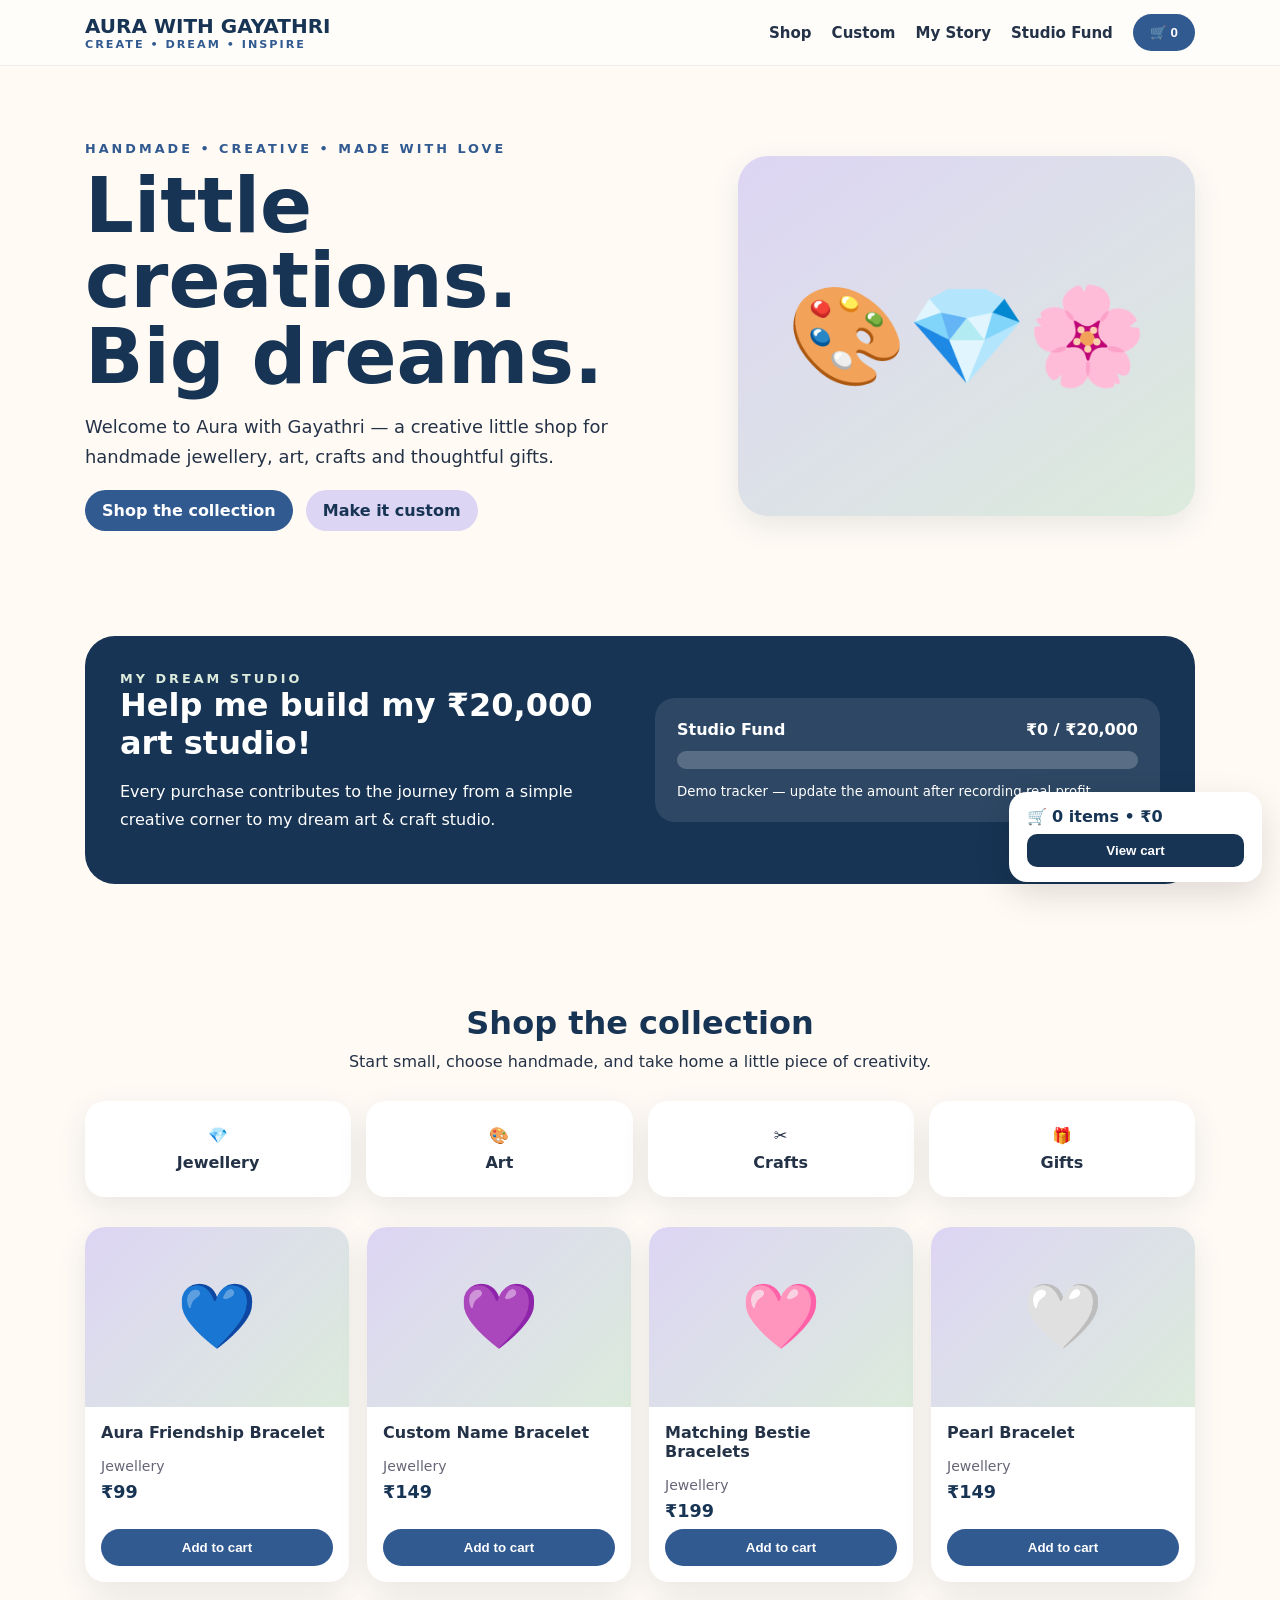
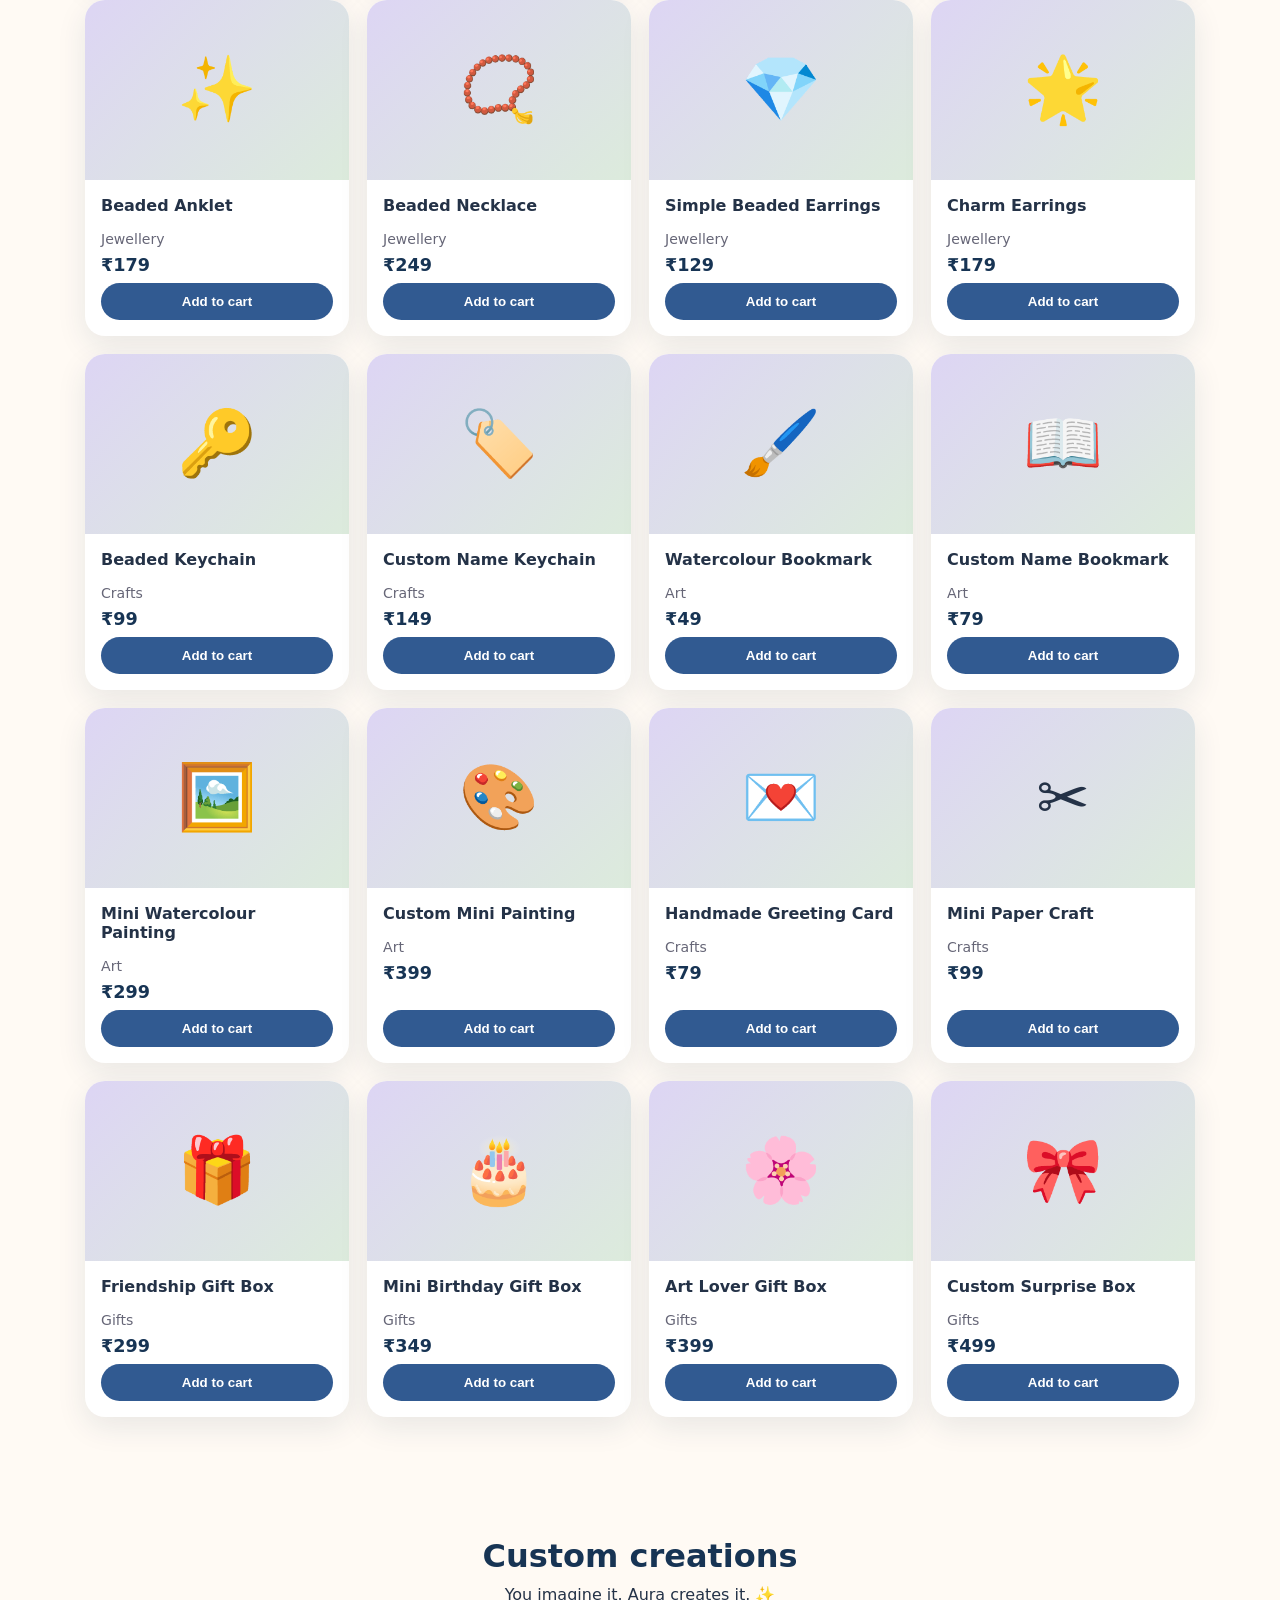
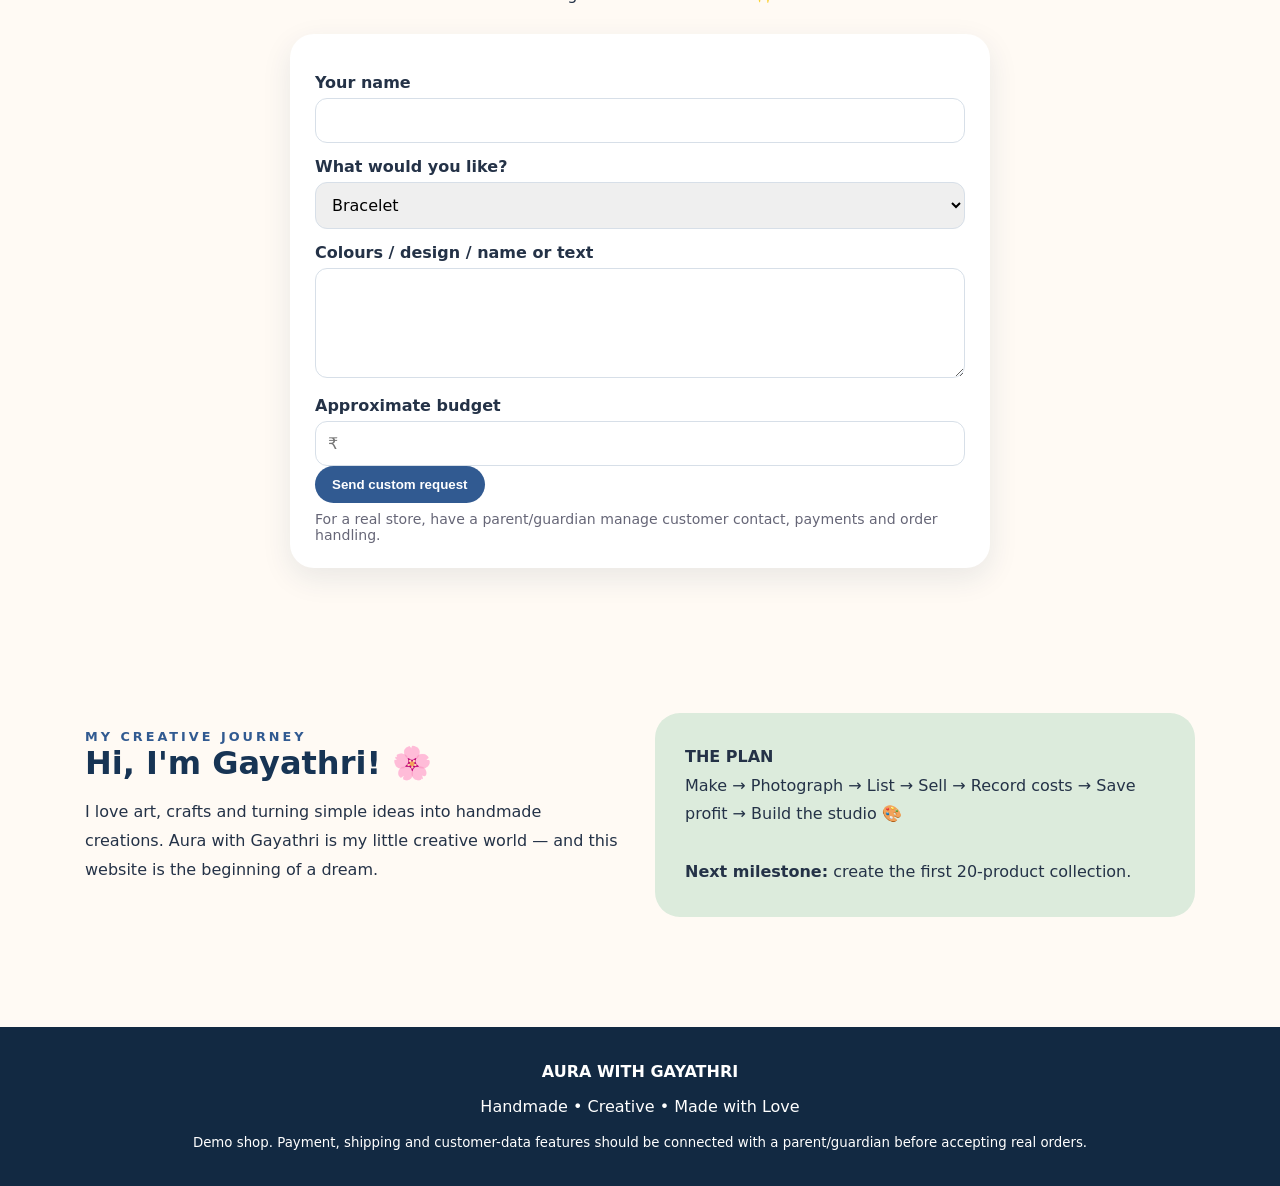
==== index.html @ 779e83fc "Create index.html" ====
<!doctype html>
<html lang="en">
<head>
<meta charset="utf-8">
<meta name="viewport" content="width=device-width, initial-scale=1">
<title>Aura with Gayathri | Handmade Art & Crafts</title>
<meta name="description" content="Aura with Gayathri — handmade jewellery, art, crafts and gifts.">
<style>
:root{--blue:#315a91;--navy:#173454;--lav:#ddd5f4;--green:#dcebdc;--cream:#fffaf4;--ink:#243247;--white:#fff;--shadow:0 10px 30px #17345418}
*{box-sizing:border-box}html{scroll-behavior:smooth}body{margin:0;font-family:system-ui,-apple-system,Segoe UI,sans-serif;color:var(--ink);background:var(--cream)}
header{position:sticky;top:0;z-index:10;background:#fffdfaf2;backdrop-filter:blur(12px);border-bottom:1px solid #17345412}
nav{max-width:1150px;margin:auto;padding:14px 20px;display:flex;align-items:center;gap:20px}
.logo{font-weight:900;color:var(--navy);font-size:1.25rem;margin-right:auto}.logo span{display:block;font-size:.7rem;letter-spacing:2px;color:var(--blue)}
nav a{color:var(--ink);text-decoration:none;font-weight:650;font-size:.94rem}button,.btn{border:0;border-radius:999px;padding:11px 17px;background:var(--blue);color:white;font-weight:750;cursor:pointer;text-decoration:none;display:inline-block}
.hero{max-width:1150px;margin:0 auto;padding:75px 20px 45px;display:grid;grid-template-columns:1.15fr .85fr;gap:35px;align-items:center}
.kicker{letter-spacing:3px;text-transform:uppercase;color:var(--blue);font-weight:800;font-size:.8rem}.hero h1{font-size:clamp(2.6rem,6vw,5rem);line-height:.98;margin:12px 0;color:var(--navy)}.hero p{font-size:1.12rem;line-height:1.7;max-width:600px}
.hero-card{min-height:360px;border-radius:30px;background:linear-gradient(145deg,var(--lav),var(--green));display:grid;place-items:center;box-shadow:var(--shadow);font-size:6rem}
.section{max-width:1150px;margin:auto;padding:60px 20px}.section h2{text-align:center;color:var(--navy);font-size:2rem;margin:0 0 10px}.lead{text-align:center;margin:0 auto 30px;max-width:650px}
.progress{background:white;border-radius:22px;padding:24px;box-shadow:var(--shadow);max-width:750px;margin:25px auto}.progress-top{display:flex;justify-content:space-between;font-weight:800}.bar{height:18px;background:#e8edf3;border-radius:20px;overflow:hidden;margin:12px 0}.fill{height:100%;width:0;background:var(--blue);transition:width .5s}
.categories{display:grid;grid-template-columns:repeat(4,1fr);gap:15px;margin-top:28px}.cat{background:white;padding:25px;border-radius:20px;text-align:center;box-shadow:var(--shadow);cursor:pointer}.cat b{display:block;margin-top:8px}
.products{display:grid;grid-template-columns:repeat(4,1fr);gap:18px;margin-top:30px}.product{background:white;border-radius:20px;overflow:hidden;box-shadow:var(--shadow);display:flex;flex-direction:column}.pic{height:180px;background:linear-gradient(135deg,var(--lav),var(--green));display:grid;place-items:center;font-size:4rem}.product-body{padding:16px;display:flex;flex-direction:column;gap:8px;flex:1}.price{font-weight:900;color:var(--navy);font-size:1.1rem}.product-body button{margin-top:auto}
.feature{background:var(--navy);color:white;border-radius:30px;padding:35px;display:grid;grid-template-columns:1fr 1fr;gap:30px;align-items:center}.feature h2{color:white;text-align:left}.feature p{line-height:1.7}.fund{background:#ffffff18;padding:22px;border-radius:20px}.fund .bar{background:#ffffff35}.fund .fill{background:white}
.form{max-width:700px;margin:25px auto;background:white;padding:25px;border-radius:24px;box-shadow:var(--shadow)}label{display:block;font-weight:700;margin:14px 0 6px}input,textarea,select{width:100%;padding:12px;border:1px solid #d7dfe8;border-radius:12px;font:inherit}textarea{min-height:110px}
.about{display:grid;grid-template-columns:1fr 1fr;gap:30px;align-items:center}.about-card{background:var(--green);padding:30px;border-radius:25px;line-height:1.8}
footer{background:#122942;color:white;text-align:center;padding:35px 20px;margin-top:50px}.cart{position:fixed;right:18px;bottom:18px;background:white;padding:15px 18px;border-radius:18px;box-shadow:0 12px 35px #0002;z-index:20}.cart strong{color:var(--navy)}
.notice{font-size:.88rem;color:#667;margin-top:8px}
@media(max-width:800px){nav a{display:none}.hero,.feature,.about{grid-template-columns:1fr}.categories{grid-template-columns:repeat(2,1fr)}.products{grid-template-columns:repeat(2,1fr)}.hero-card{min-height:250px}}
@media(max-width:480px){.products{grid-template-columns:1fr}.hero{padding-top:45px}.categories{gap:10px}.section{padding:45px 15px}}

/* Professional checkout demo */
.mini-cart-btn{margin-top:8px;width:100%;padding:9px;border:0;border-radius:10px;background:var(--navy);color:white;cursor:pointer;font-weight:700}
.overlay{display:none;position:fixed;inset:0;background:rgba(18,41,66,.52);z-index:50;padding:20px;overflow:auto;backdrop-filter:blur(4px)}
.overlay.show{display:flex;align-items:center;justify-content:center}
.panel{width:min(900px,100%);background:#fff;border-radius:26px;padding:26px;box-shadow:0 25px 70px #0004;animation:pop .18s ease}
@keyframes pop{from{transform:translateY(10px);opacity:.5}to{transform:none;opacity:1}}
.cart-panel{max-width:620px}.panel-head{display:flex;align-items:center;justify-content:space-between;gap:12px}.panel-head h2{margin:0}.icon-btn{border:0;background:#f2f5f8;border-radius:50%;width:38px;height:38px;font-size:25px;cursor:pointer}
.cart-row{display:grid;grid-template-columns:1fr auto auto;gap:12px;align-items:center;padding:15px 0;border-bottom:1px solid #e8edf2}
.qty{display:flex;align-items:center;gap:8px}.qty button{width:30px;height:30px;border:0;border-radius:8px;background:#e8eef5;cursor:pointer}
.remove{border:0;background:none;color:#a44;cursor:pointer}.cart-total,.sum-row{display:flex;justify-content:space-between;gap:15px;padding:16px 0}.checkout-btn{width:100%;padding:14px 18px;border:0;border-radius:13px;background:var(--navy);color:white;font-weight:800;font-size:1rem;cursor:pointer}.steps{display:flex;justify-content:space-between;gap:8px;margin:18px 0;padding-bottom:15px;border-bottom:1px solid #e6ebf0;font-size:.82rem;color:#8893a0}.steps span.active{color:var(--navy);font-weight:800}
.checkout-grid{display:grid;grid-template-columns:1.25fr .75fr;gap:25px}.checkout-panel label{display:block;margin:12px 0 6px;font-weight:700;font-size:.9rem}.checkout-panel input,.checkout-panel textarea{width:100%;padding:12px;border:1px solid #d7dee6;border-radius:11px;font:inherit;box-sizing:border-box}.checkout-panel textarea{min-height:85px;resize:vertical}.two-fields{display:grid;grid-template-columns:1fr 1fr;gap:12px}.summary-card,.success-card{background:#f7f9fb;border-radius:18px;padding:18px}.summary-line{display:flex;justify-content:space-between;gap:10px;padding:8px 0;font-size:.9rem}.payment-note{padding:12px 14px;background:#fff8df;border-radius:12px;margin-bottom:15px;color:#6f5b17}.payment-options{display:grid;gap:10px}.pay-option{display:flex!important;align-items:center;gap:12px;padding:15px;border:1px solid #dce3ea;border-radius:14px;cursor:pointer;margin:0!important}.pay-option input{width:auto}.pay-option span{font-size:1.4rem}.pay-option div{display:flex;flex-direction:column}.pay-option small{color:#6f7780;margin-top:3px}.grand{font-size:1.2rem}.success-panel{text-align:center;max-width:520px}.success-icon{margin:5px auto 15px;width:70px;height:70px;border-radius:50%;display:grid;place-items:center;background:#dcebdc;color:#27552e;font-size:40px;font-weight:900}.success-card{display:grid;grid-template-columns:1fr 1fr;text-align:left;gap:10px;margin:20px 0}.empty-cart{text-align:center;padding:35px 10px;color:#667}
@media(max-width:700px){.checkout-grid{grid-template-columns:1fr}.summary-card{order:-1}.cart-row{grid-template-columns:1fr auto}.cart-row .remove{grid-column:2}.panel{padding:20px}.overlay{padding:10px}}

</style>
</head>
<body>
<header><nav>
<a class="logo" href="#home">AURA WITH GAYATHRI<span>CREATE • DREAM • INSPIRE</span></a>
<a href="#shop">Shop</a><a href="#custom">Custom</a><a href="#story">My Story</a><a href="#studio">Studio Fund</a>
<button onclick="openCart()">🛒 <span id="cartCount">0</span></button>
</nav></header>

<main id="home">
<section class="hero">
<div><div class="kicker">Handmade • Creative • Made with love</div>
<h1>Little creations.<br>Big dreams.</h1>
<p>Welcome to Aura with Gayathri — a creative little shop for handmade jewellery, art, crafts and thoughtful gifts.</p>
<a class="btn" href="#shop">Shop the collection</a>
<a class="btn" style="background:var(--lav);color:var(--navy);margin-left:8px" href="#custom">Make it custom</a></div>
<div class="hero-card">🎨💎🌸</div>
</section>

<section class="section" id="studio">
<div class="feature"><div><div class="kicker" style="color:#dcebdc">My dream studio</div><h2>Help me build my ₹20,000 art studio!</h2><p>Every purchase contributes to the journey from a simple creative corner to my dream art & craft studio.</p></div>
<div class="fund"><div class="progress-top"><span>Studio Fund</span><span id="fundText">₹0 / ₹20,000</span></div><div class="bar"><div class="fill" id="fundFill"></div></div><small>Demo tracker — update the amount after recording real profit.</small></div></div>
</section>

<section class="section" id="shop"><h2>Shop the collection</h2><p class="lead">Start small, choose handmade, and take home a little piece of creativity.</p>
<div class="categories">
<div class="cat" onclick="filter('Jewellery')">💎<b>Jewellery</b></div><div class="cat" onclick="filter('Art')">🎨<b>Art</b></div><div class="cat" onclick="filter('Crafts')">✂️<b>Crafts</b></div><div class="cat" onclick="filter('Gifts')">🎁<b>Gifts</b></div>
</div><div class="products" id="products"></div></section>

<section class="section" id="custom"><h2>Custom creations</h2><p class="lead">You imagine it. Aura creates it. ✨</p>
<form class="form" onsubmit="submitCustom(event)">
<label>Your name</label><input required id="cname">
<label>What would you like?</label><select id="ctype"><option>Bracelet</option><option>Painting</option><option>Keychain</option><option>Gift box</option><option>Other</option></select>
<label>Colours / design / name or text</label><textarea required id="cdesc"></textarea>
<label>Approximate budget</label><input id="cbudget" type="number" min="1" placeholder="₹">
<button type="submit">Send custom request</button><div class="notice">For a real store, have a parent/guardian manage customer contact, payments and order handling.</div>
</form></section>

<section class="section" id="story"><div class="about">
<div><div class="kicker">My creative journey</div><h2 style="text-align:left">Hi, I'm Gayathri! 🌸</h2><p style="line-height:1.8">I love art, crafts and turning simple ideas into handmade creations. Aura with Gayathri is my little creative world — and this website is the beginning of a dream.</p></div>
<div class="about-card"><b>THE PLAN</b><br>Make → Photograph → List → Sell → Record costs → Save profit → Build the studio 🎨<br><br><b>Next milestone:</b> create the first 20-product collection.</div>
</div></section>
</main>


<div class="cart" id="cartBox">
  🛒 <strong id="cartSummary">0 items • ₹0</strong>
  <button class="mini-cart-btn" onclick="openCart()">View cart</button>
</div>

<div class="overlay" id="cartOverlay" onclick="closeCart(event)">
  <div class="panel cart-panel" onclick="event.stopPropagation()">
    <div class="panel-head"><h2>Your Aura Cart</h2><button class="icon-btn" onclick="closeCart()">×</button></div>
    <div id="cartItems"></div>
    <div class="cart-total"><span>Subtotal</span><strong id="cartTotal">₹0</strong></div>
    <button class="checkout-btn" onclick="startCheckout()">Proceed to Checkout →</button>
  </div>
</div>

<div class="overlay" id="checkoutOverlay">
  <div class="panel checkout-panel">
    <div class="panel-head"><h2>Secure Checkout</h2><button class="icon-btn" onclick="closeCheckout()">×</button></div>
    <div class="steps"><span class="active">1 Cart</span><span class="active">2 Details</span><span>3 Payment</span><span>4 Done</span></div>
    <form id="checkoutForm" onsubmit="goToPayment(event)">
      <div class="checkout-grid">
        <div>
          <h3>Delivery details</h3>
          <label>Full name</label><input id="buyerName" required autocomplete="name">
          <label>Phone number</label><input id="buyerPhone" required type="tel" inputmode="tel" autocomplete="tel" pattern="[0-9 +()-]{8,}">
          <label>Email</label><input id="buyerEmail" required type="email" autocomplete="email">
          <label>Address</label><textarea id="buyerAddress" required autocomplete="street-address"></textarea>
          <div class="two-fields"><div><label>City</label><input id="buyerCity" required></div><div><label>PIN code</label><input id="buyerPin" required inputmode="numeric" pattern="[0-9]{6}" maxlength="6"></div></div>
          <button class="checkout-btn" type="submit">Continue to Payment →</button>
        </div>
        <div class="summary-card"><h3>Order summary</h3><div id="checkoutSummary"></div><hr><div class="sum-row"><span>Subtotal</span><b id="checkoutSubtotal">₹0</b></div><div class="sum-row"><span>Delivery</span><b>Calculated by parent/guardian</b></div></div>
      </div>
    </form>
  </div>
</div>

<div class="overlay" id="paymentOverlay">
  <div class="panel checkout-panel">
    <div class="panel-head"><h2>Choose Payment</h2><button class="icon-btn" onclick="closePayment()">×</button></div>
    <div class="steps"><span class="active">1 Cart</span><span class="active">2 Details</span><span class="active">3 Payment</span><span>4 Done</span></div>
    <div class="payment-note">Demo checkout — no real payment is processed.</div>
    <div class="payment-options">
      <label class="pay-option"><input type="radio" name="pay" value="UPI" checked><span>📱</span><div><b>UPI</b><small>Google Pay / PhonePe / Paytm / BHIM</small></div></label>
      <label class="pay-option"><input type="radio" name="pay" value="Card"><span>💳</span><div><b>Debit / Credit Card</b><small>Demo selection only</small></div></label>
      <label class="pay-option"><input type="radio" name="pay" value="Net Banking"><span>🏦</span><div><b>Net Banking</b><small>Demo selection only</small></div></label>
      <label class="pay-option"><input type="radio" name="pay" value="COD"><span>📦</span><div><b>Cash on Delivery</b><small>Only if your parent/guardian enables it</small></div></label>
    </div>
    <div class="sum-row grand"><span>Total</span><strong id="paymentTotal">₹0</strong></div>
    <button class="checkout-btn" onclick="placeDemoOrder()">Place Demo Order ✓</button>
  </div>
</div>

<div class="overlay" id="successOverlay">
  <div class="panel success-panel">
    <div class="success-icon">✓</div>
    <div class="kicker">Order received</div>
    <h2>Thank you for supporting Aura! 🌸</h2>
    <p>Your demo order <b id="orderNumber"></b> has been created successfully.</p>
    <div class="success-card"><span>Payment</span><b id="successPayment"></b><span>Total</span><b id="successTotal"></b></div>
    <p class="notice">This is a website demo. For real orders, a parent/guardian should connect an approved payment provider and handle customer information, payments and shipping.</p>
    <button class="checkout-btn" onclick="finishOrder()">Back to Shop</button>
  </div>
</div>

<footer><b>AURA WITH GAYATHRI</b><p>Handmade • Creative • Made with Love</p><small>Demo shop. Payment, shipping and customer-data features should be connected with a parent/guardian before accepting real orders.</small></footer>

<script>
const products=[
['Aura Friendship Bracelet',99,'Jewellery','💙'],['Custom Name Bracelet',149,'Jewellery','💜'],['Matching Bestie Bracelets',199,'Jewellery','🩷'],['Pearl Bracelet',149,'Jewellery','🤍'],
['Beaded Anklet',179,'Jewellery','✨'],['Beaded Necklace',249,'Jewellery','📿'],['Simple Beaded Earrings',129,'Jewellery','💎'],['Charm Earrings',179,'Jewellery','🌟'],
['Beaded Keychain',99,'Crafts','🔑'],['Custom Name Keychain',149,'Crafts','🏷️'],['Watercolour Bookmark',49,'Art','🖌️'],['Custom Name Bookmark',79,'Art','📖'],
['Mini Watercolour Painting',299,'Art','🖼️'],['Custom Mini Painting',399,'Art','🎨'],['Handmade Greeting Card',79,'Crafts','💌'],['Mini Paper Craft',99,'Crafts','✂️'],
['Friendship Gift Box',299,'Gifts','🎁'],['Mini Birthday Gift Box',349,'Gifts','🎂'],['Art Lover Gift Box',399,'Gifts','🌸'],['Custom Surprise Box',499,'Gifts','🎀']
];
let cart=[];
function render(list=products){document.getElementById('products').innerHTML=list.map((p,i)=>`<article class="product"><div class="pic">${p[3]}</div><div class="product-body"><b>${p[0]}</b><span class="notice">${p[2]}</span><span class="price">₹${p[1]}</span><button onclick="add(${products.indexOf(p)})">Add to cart</button></div></article>`).join('')}
function filter(cat){render(products.filter(p=>p[2]===cat));document.getElementById('shop').scrollIntoView()}

function add(i){cart.push(products[i]);updateCart();showToast(products[i][0]+' added to cart! 💙')}
function updateCart(){document.getElementById('cartCount').textContent=cart.length;let total=cart.reduce((s,p)=>s+p[1],0);document.getElementById('cartSummary').textContent=`${cart.length} item${cart.length===1?'':'s'} • ₹${total}`}
function groupedCart(){const map={};cart.forEach(p=>{if(!map[p[0]])map[p[0]]={p:p,q:0};map[p[0]].q++});return Object.values(map)}
function openCart(){renderCartPanel();document.getElementById('cartOverlay').classList.add('show')}
function closeCart(e){if(!e||e.target===document.getElementById('cartOverlay'))document.getElementById('cartOverlay').classList.remove('show')}
function renderCartPanel(){const wrap=document.getElementById('cartItems'),groups=groupedCart();if(!groups.length){wrap.innerHTML='<div class="empty-cart">Your cart is empty. Add something handmade! 🌸</div>';document.getElementById('cartTotal').textContent='₹0';return}wrap.innerHTML=groups.map(g=>`<div class="cart-row"><div><b>${g.p[0]}</b><div class="notice">₹${g.p[1]} each</div></div><div class="qty"><button onclick="changeQty('${g.p[0]}',-1)">−</button><b>${g.q}</b><button onclick="changeQty('${g.p[0]}',1)">+</button></div><button class="remove" onclick="removeAll('${g.p[0]}')">Remove</button></div>`).join('');document.getElementById('cartTotal').textContent='₹'+cart.reduce((s,p)=>s+p[1],0)}
function changeQty(name,delta){if(delta>0){const p=products.find(x=>x[0]===name);if(p)cart.push(p)}else{const idx=cart.findIndex(p=>p[0]===name);if(idx>=0)cart.splice(idx,1)}updateCart();renderCartPanel()}
function removeAll(name){cart=cart.filter(p=>p[0]!==name);updateCart();renderCartPanel()}
function startCheckout(){if(!cart.length){showToast('Your cart is empty 🌸');return}document.getElementById('cartOverlay').classList.remove('show');renderCheckoutSummary();document.getElementById('checkoutOverlay').classList.add('show')}
function renderCheckoutSummary(){document.getElementById('checkoutSummary').innerHTML=groupedCart().map(g=>`<div class="summary-line"><span>${g.p[0]} × ${g.q}</span><b>₹${g.p[1]*g.q}</b></div>`).join('');document.getElementById('checkoutSubtotal').textContent='₹'+cart.reduce((s,p)=>s+p[1],0)}
function closeCheckout(){document.getElementById('checkoutOverlay').classList.remove('show')}
function goToPayment(e){e.preventDefault();if(!e.target.checkValidity()){e.target.reportValidity();return}closeCheckout();document.getElementById('paymentTotal').textContent='₹'+cart.reduce((s,p)=>s+p[1],0);document.getElementById('paymentOverlay').classList.add('show')}
function closePayment(){document.getElementById('paymentOverlay').classList.remove('show')}
function placeDemoOrder(){const method=document.querySelector('input[name="pay"]:checked').value,total=cart.reduce((s,p)=>s+p[1],0);document.getElementById('orderNumber').textContent='AURA-'+Date.now().toString().slice(-6);document.getElementById('successPayment').textContent=method;document.getElementById('successTotal').textContent='₹'+total;closePayment();document.getElementById('successOverlay').classList.add('show');cart=[];updateCart()}
function finishOrder(){document.getElementById('successOverlay').classList.remove('show');window.scrollTo({top:0,behavior:'smooth'})}
function showToast(msg){let t=document.getElementById('toast');if(!t){t=document.createElement('div');t.id='toast';t.style.cssText='position:fixed;left:50%;bottom:25px;transform:translateX(-50%);background:#122942;color:#fff;padding:12px 18px;border-radius:12px;z-index:100;font-weight:700;box-shadow:0 10px 30px #0003';document.body.appendChild(t)}t.textContent=msg;t.style.display='block';clearTimeout(window.toastTimer);window.toastTimer=setTimeout(()=>t.style.display='none',1800)}
function submitCustom(e){e.preventDefault();alert('Custom request saved as a demo! A parent/guardian should review and contact the customer before confirming any real order. 🌸');e.target.reset()}
render();
</script>
</body>
</html>
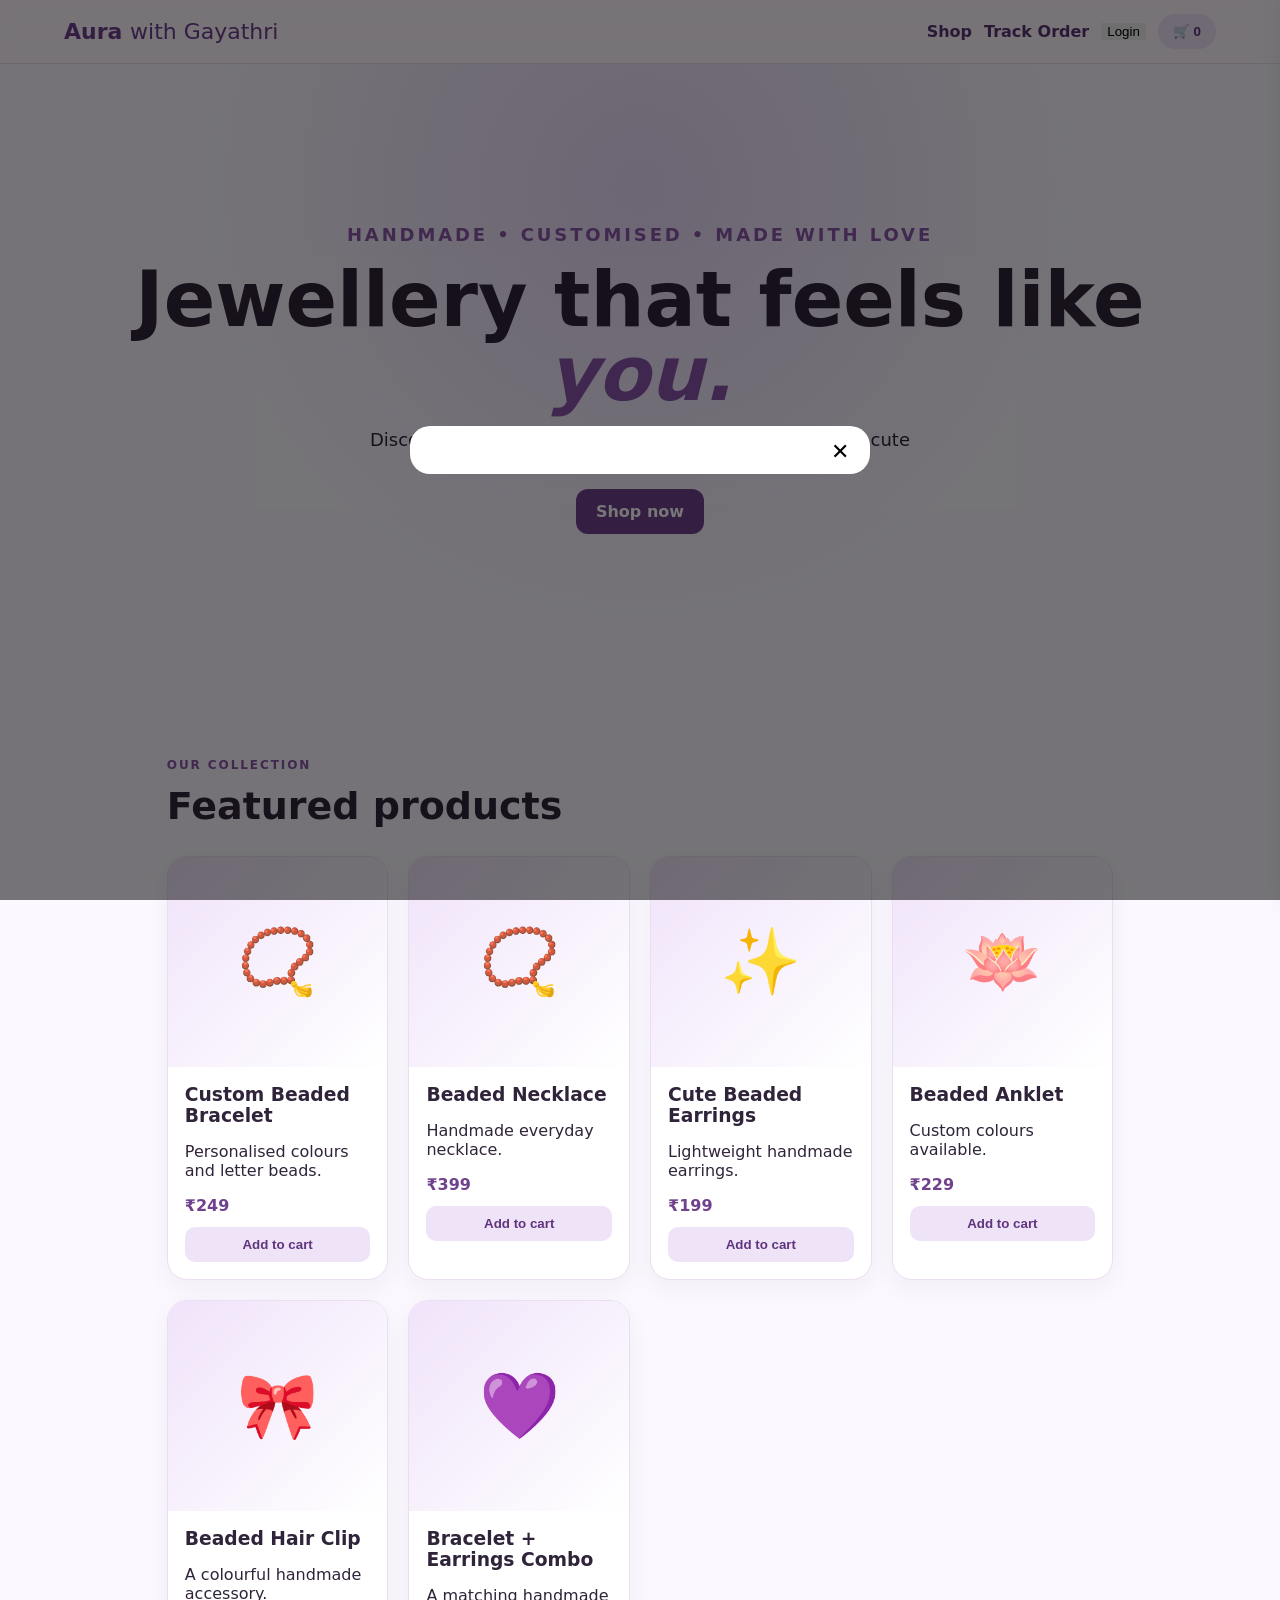
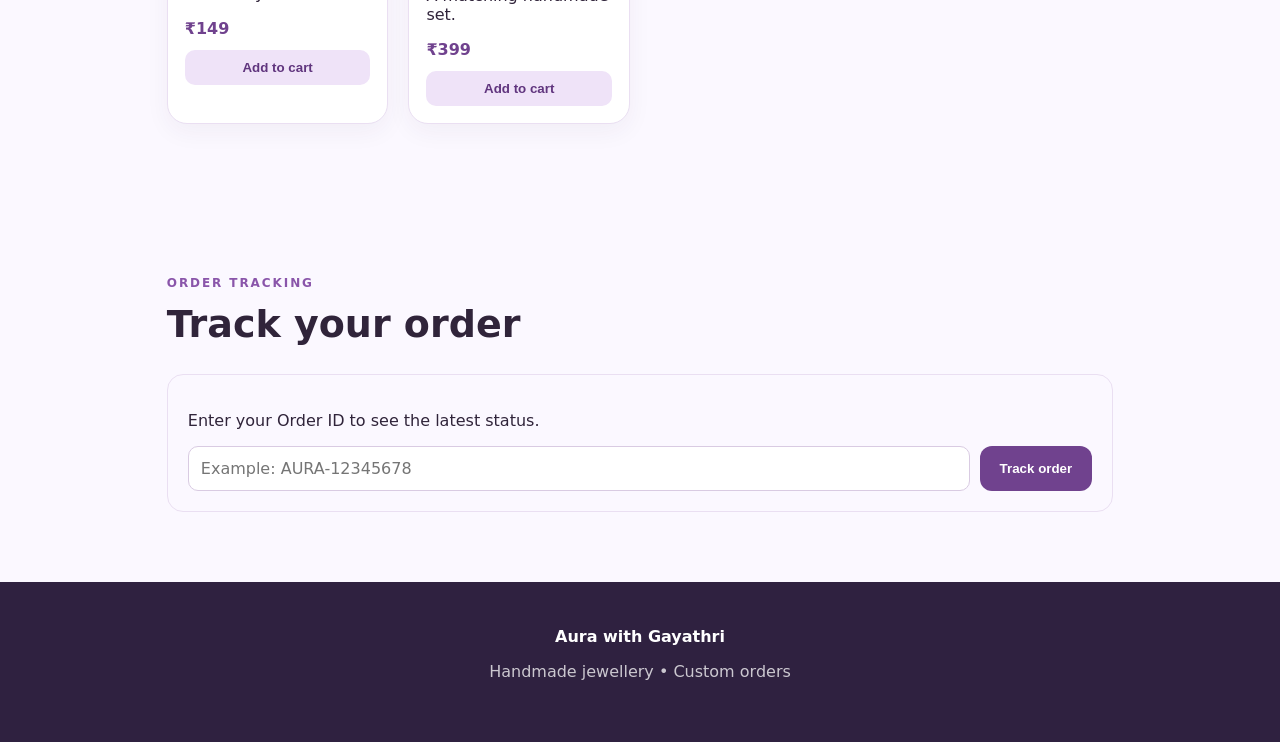
==== commit 8e2d0eb0: "Add files via upload" ====
--- a/index.html
+++ b/index.html
@@ -1,185 +1,58 @@
 <!doctype html>
 <html lang="en">
 <head>
-<meta charset="utf-8">
-<meta name="viewport" content="width=device-width, initial-scale=1">
-<title>Aura with Gayathri | Handmade Art & Crafts</title>
-<meta name="description" content="Aura with Gayathri — handmade jewellery, art, crafts and gifts.">
-<style>
-:root{--blue:#315a91;--navy:#173454;--lav:#ddd5f4;--green:#dcebdc;--cream:#fffaf4;--ink:#243247;--white:#fff;--shadow:0 10px 30px #17345418}
-*{box-sizing:border-box}html{scroll-behavior:smooth}body{margin:0;font-family:system-ui,-apple-system,Segoe UI,sans-serif;color:var(--ink);background:var(--cream)}
-header{position:sticky;top:0;z-index:10;background:#fffdfaf2;backdrop-filter:blur(12px);border-bottom:1px solid #17345412}
-nav{max-width:1150px;margin:auto;padding:14px 20px;display:flex;align-items:center;gap:20px}
-.logo{font-weight:900;color:var(--navy);font-size:1.25rem;margin-right:auto}.logo span{display:block;font-size:.7rem;letter-spacing:2px;color:var(--blue)}
-nav a{color:var(--ink);text-decoration:none;font-weight:650;font-size:.94rem}button,.btn{border:0;border-radius:999px;padding:11px 17px;background:var(--blue);color:white;font-weight:750;cursor:pointer;text-decoration:none;display:inline-block}
-.hero{max-width:1150px;margin:0 auto;padding:75px 20px 45px;display:grid;grid-template-columns:1.15fr .85fr;gap:35px;align-items:center}
-.kicker{letter-spacing:3px;text-transform:uppercase;color:var(--blue);font-weight:800;font-size:.8rem}.hero h1{font-size:clamp(2.6rem,6vw,5rem);line-height:.98;margin:12px 0;color:var(--navy)}.hero p{font-size:1.12rem;line-height:1.7;max-width:600px}
-.hero-card{min-height:360px;border-radius:30px;background:linear-gradient(145deg,var(--lav),var(--green));display:grid;place-items:center;box-shadow:var(--shadow);font-size:6rem}
-.section{max-width:1150px;margin:auto;padding:60px 20px}.section h2{text-align:center;color:var(--navy);font-size:2rem;margin:0 0 10px}.lead{text-align:center;margin:0 auto 30px;max-width:650px}
-.progress{background:white;border-radius:22px;padding:24px;box-shadow:var(--shadow);max-width:750px;margin:25px auto}.progress-top{display:flex;justify-content:space-between;font-weight:800}.bar{height:18px;background:#e8edf3;border-radius:20px;overflow:hidden;margin:12px 0}.fill{height:100%;width:0;background:var(--blue);transition:width .5s}
-.categories{display:grid;grid-template-columns:repeat(4,1fr);gap:15px;margin-top:28px}.cat{background:white;padding:25px;border-radius:20px;text-align:center;box-shadow:var(--shadow);cursor:pointer}.cat b{display:block;margin-top:8px}
-.products{display:grid;grid-template-columns:repeat(4,1fr);gap:18px;margin-top:30px}.product{background:white;border-radius:20px;overflow:hidden;box-shadow:var(--shadow);display:flex;flex-direction:column}.pic{height:180px;background:linear-gradient(135deg,var(--lav),var(--green));display:grid;place-items:center;font-size:4rem}.product-body{padding:16px;display:flex;flex-direction:column;gap:8px;flex:1}.price{font-weight:900;color:var(--navy);font-size:1.1rem}.product-body button{margin-top:auto}
-.feature{background:var(--navy);color:white;border-radius:30px;padding:35px;display:grid;grid-template-columns:1fr 1fr;gap:30px;align-items:center}.feature h2{color:white;text-align:left}.feature p{line-height:1.7}.fund{background:#ffffff18;padding:22px;border-radius:20px}.fund .bar{background:#ffffff35}.fund .fill{background:white}
-.form{max-width:700px;margin:25px auto;background:white;padding:25px;border-radius:24px;box-shadow:var(--shadow)}label{display:block;font-weight:700;margin:14px 0 6px}input,textarea,select{width:100%;padding:12px;border:1px solid #d7dfe8;border-radius:12px;font:inherit}textarea{min-height:110px}
-.about{display:grid;grid-template-columns:1fr 1fr;gap:30px;align-items:center}.about-card{background:var(--green);padding:30px;border-radius:25px;line-height:1.8}
-footer{background:#122942;color:white;text-align:center;padding:35px 20px;margin-top:50px}.cart{position:fixed;right:18px;bottom:18px;background:white;padding:15px 18px;border-radius:18px;box-shadow:0 12px 35px #0002;z-index:20}.cart strong{color:var(--navy)}
-.notice{font-size:.88rem;color:#667;margin-top:8px}
-@media(max-width:800px){nav a{display:none}.hero,.feature,.about{grid-template-columns:1fr}.categories{grid-template-columns:repeat(2,1fr)}.products{grid-template-columns:repeat(2,1fr)}.hero-card{min-height:250px}}
-@media(max-width:480px){.products{grid-template-columns:1fr}.hero{padding-top:45px}.categories{gap:10px}.section{padding:45px 15px}}
-
-/* Professional checkout demo */
-.mini-cart-btn{margin-top:8px;width:100%;padding:9px;border:0;border-radius:10px;background:var(--navy);color:white;cursor:pointer;font-weight:700}
-.overlay{display:none;position:fixed;inset:0;background:rgba(18,41,66,.52);z-index:50;padding:20px;overflow:auto;backdrop-filter:blur(4px)}
-.overlay.show{display:flex;align-items:center;justify-content:center}
-.panel{width:min(900px,100%);background:#fff;border-radius:26px;padding:26px;box-shadow:0 25px 70px #0004;animation:pop .18s ease}
-@keyframes pop{from{transform:translateY(10px);opacity:.5}to{transform:none;opacity:1}}
-.cart-panel{max-width:620px}.panel-head{display:flex;align-items:center;justify-content:space-between;gap:12px}.panel-head h2{margin:0}.icon-btn{border:0;background:#f2f5f8;border-radius:50%;width:38px;height:38px;font-size:25px;cursor:pointer}
-.cart-row{display:grid;grid-template-columns:1fr auto auto;gap:12px;align-items:center;padding:15px 0;border-bottom:1px solid #e8edf2}
-.qty{display:flex;align-items:center;gap:8px}.qty button{width:30px;height:30px;border:0;border-radius:8px;background:#e8eef5;cursor:pointer}
-.remove{border:0;background:none;color:#a44;cursor:pointer}.cart-total,.sum-row{display:flex;justify-content:space-between;gap:15px;padding:16px 0}.checkout-btn{width:100%;padding:14px 18px;border:0;border-radius:13px;background:var(--navy);color:white;font-weight:800;font-size:1rem;cursor:pointer}.steps{display:flex;justify-content:space-between;gap:8px;margin:18px 0;padding-bottom:15px;border-bottom:1px solid #e6ebf0;font-size:.82rem;color:#8893a0}.steps span.active{color:var(--navy);font-weight:800}
-.checkout-grid{display:grid;grid-template-columns:1.25fr .75fr;gap:25px}.checkout-panel label{display:block;margin:12px 0 6px;font-weight:700;font-size:.9rem}.checkout-panel input,.checkout-panel textarea{width:100%;padding:12px;border:1px solid #d7dee6;border-radius:11px;font:inherit;box-sizing:border-box}.checkout-panel textarea{min-height:85px;resize:vertical}.two-fields{display:grid;grid-template-columns:1fr 1fr;gap:12px}.summary-card,.success-card{background:#f7f9fb;border-radius:18px;padding:18px}.summary-line{display:flex;justify-content:space-between;gap:10px;padding:8px 0;font-size:.9rem}.payment-note{padding:12px 14px;background:#fff8df;border-radius:12px;margin-bottom:15px;color:#6f5b17}.payment-options{display:grid;gap:10px}.pay-option{display:flex!important;align-items:center;gap:12px;padding:15px;border:1px solid #dce3ea;border-radius:14px;cursor:pointer;margin:0!important}.pay-option input{width:auto}.pay-option span{font-size:1.4rem}.pay-option div{display:flex;flex-direction:column}.pay-option small{color:#6f7780;margin-top:3px}.grand{font-size:1.2rem}.success-panel{text-align:center;max-width:520px}.success-icon{margin:5px auto 15px;width:70px;height:70px;border-radius:50%;display:grid;place-items:center;background:#dcebdc;color:#27552e;font-size:40px;font-weight:900}.success-card{display:grid;grid-template-columns:1fr 1fr;text-align:left;gap:10px;margin:20px 0}.empty-cart{text-align:center;padding:35px 10px;color:#667}
-@media(max-width:700px){.checkout-grid{grid-template-columns:1fr}.summary-card{order:-1}.cart-row{grid-template-columns:1fr auto}.cart-row .remove{grid-column:2}.panel{padding:20px}.overlay{padding:10px}}
-
-</style>
+<meta charset="utf-8"><meta name="viewport" content="width=device-width,initial-scale=1">
+<title>Aura with Gayathri | Handmade Jewellery</title>
+<link rel="stylesheet" href="style.css">
 </head>
 <body>
-<header><nav>
-<a class="logo" href="#home">AURA WITH GAYATHRI<span>CREATE • DREAM • INSPIRE</span></a>
-<a href="#shop">Shop</a><a href="#custom">Custom</a><a href="#story">My Story</a><a href="#studio">Studio Fund</a>
-<button onclick="openCart()">🛒 <span id="cartCount">0</span></button>
-</nav></header>
+<header class="topbar">
+  <a class="brand" href="#home">Aura <span>with Gayathri</span></a>
+  <nav class="nav"><a href="#shop">Shop</a><a href="#track">Track Order</a><button id="accountBtn">Login</button><button class="cart-btn" id="openCart">🛒 <b id="cartCount">0</b></button></nav>
+</header>
 
-<main id="home">
-<section class="hero">
-<div><div class="kicker">Handmade • Creative • Made with love</div>
-<h1>Little creations.<br>Big dreams.</h1>
-<p>Welcome to Aura with Gayathri — a creative little shop for handmade jewellery, art, crafts and thoughtful gifts.</p>
-<a class="btn" href="#shop">Shop the collection</a>
-<a class="btn" style="background:var(--lav);color:var(--navy);margin-left:8px" href="#custom">Make it custom</a></div>
-<div class="hero-card">🎨💎🌸</div>
+<main>
+<section id="home" class="hero"><div>
+<p class="eyebrow">HANDMADE • CUSTOMISED • MADE WITH LOVE</p>
+<h1>Jewellery that feels like <em>you.</em></h1>
+<p>Discover handmade bracelets, necklaces, earrings and cute accessories.</p>
+<a class="primary" href="#shop">Shop now</a>
+</div></section>
+
+<section id="shop" class="section"><p class="eyebrow">OUR COLLECTION</p><h2>Featured products</h2><div id="products" class="grid"></div></section>
+
+<section id="track" class="section track-section">
+<p class="eyebrow">ORDER TRACKING</p><h2>Track your order</h2>
+<div class="track-card">
+<p>Enter your Order ID to see the latest status.</p>
+<form id="trackForm" class="track-form"><input required id="trackId" placeholder="Example: AURA-12345678"><button class="primary" type="submit">Track order</button></form>
+<div id="trackResult"></div>
+</div>
 </section>
+</main>
 
-<section class="section" id="studio">
-<div class="feature"><div><div class="kicker" style="color:#dcebdc">My dream studio</div><h2>Help me build my ₹20,000 art studio!</h2><p>Every purchase contributes to the journey from a simple creative corner to my dream art & craft studio.</p></div>
-<div class="fund"><div class="progress-top"><span>Studio Fund</span><span id="fundText">₹0 / ₹20,000</span></div><div class="bar"><div class="fill" id="fundFill"></div></div><small>Demo tracker — update the amount after recording real profit.</small></div></div>
-</section>
+<aside id="cartDrawer" class="drawer"><div class="drawer-head"><h2>Your cart</h2><button id="closeCart">✕</button></div><div id="cartItems"></div><div class="cart-total">Total <strong>₹<span id="cartTotal">0</span></strong></div><button class="primary full" id="checkoutBtn">Checkout</button></aside>
+<div id="backdrop" class="backdrop"></div>
 
-<section class="section" id="shop"><h2>Shop the collection</h2><p class="lead">Start small, choose handmade, and take home a little piece of creativity.</p>
-<div class="categories">
-<div class="cat" onclick="filter('Jewellery')">💎<b>Jewellery</b></div><div class="cat" onclick="filter('Art')">🎨<b>Art</b></div><div class="cat" onclick="filter('Crafts')">✂️<b>Crafts</b></div><div class="cat" onclick="filter('Gifts')">🎁<b>Gifts</b></div>
-</div><div class="products" id="products"></div></section>
-
-<section class="section" id="custom"><h2>Custom creations</h2><p class="lead">You imagine it. Aura creates it. ✨</p>
-<form class="form" onsubmit="submitCustom(event)">
-<label>Your name</label><input required id="cname">
-<label>What would you like?</label><select id="ctype"><option>Bracelet</option><option>Painting</option><option>Keychain</option><option>Gift box</option><option>Other</option></select>
-<label>Colours / design / name or text</label><textarea required id="cdesc"></textarea>
-<label>Approximate budget</label><input id="cbudget" type="number" min="1" placeholder="₹">
-<button type="submit">Send custom request</button><div class="notice">For a real store, have a parent/guardian manage customer contact, payments and order handling.</div>
+<section id="checkout" class="checkout section hidden"><p class="eyebrow">CHECKOUT</p><h2>Place your order</h2>
+<form id="orderForm" class="order-form">
+<div class="form-grid">
+<label>Full name<input required name="name" autocomplete="name"></label>
+<label>Phone number<input required name="phone" inputmode="tel" autocomplete="tel"></label>
+<label class="wide">Email<input required type="email" name="email" autocomplete="email"></label>
+<label class="wide">Delivery address<textarea required name="address" rows="3"></textarea></label>
+<label>City<input required name="city"></label><label>PIN code<input required name="pincode" inputmode="numeric"></label>
+</div>
+<div class="payment-card"><h3>UPI Payment</h3><p>Scan the QR or use the UPI ID below.</p>
+<div class="payment-box"><img src="images/upi-qr.png" alt="UPI payment QR code"><div><p class="muted">UPI ID</p><strong id="upiId">smksmitha-5@okhdfcbank</strong><button type="button" class="copy" id="copyUpi">Copy UPI ID</button><a class="primary small" id="upiPay" href="#">Pay with UPI app</a></div></div>
+<label class="check"><input type="checkbox" required name="paymentConfirmed"> I have completed the UPI payment.</label>
+<label>Payment reference / UTR (optional)<input name="utr"></label></div>
+<div class="summary-card"><h3>Order summary</h3><div id="checkoutSummary"></div><div class="summary-total">Total: ₹<span id="checkoutTotal">0</span></div></div>
+<button class="primary full" type="submit" id="submitOrder">Place order</button><p id="formStatus" class="status"></p>
 </form></section>
 
-<section class="section" id="story"><div class="about">
-<div><div class="kicker">My creative journey</div><h2 style="text-align:left">Hi, I'm Gayathri! 🌸</h2><p style="line-height:1.8">I love art, crafts and turning simple ideas into handmade creations. Aura with Gayathri is my little creative world — and this website is the beginning of a dream.</p></div>
-<div class="about-card"><b>THE PLAN</b><br>Make → Photograph → List → Sell → Record costs → Save profit → Build the studio 🎨<br><br><b>Next milestone:</b> create the first 20-product collection.</div>
-</div></section>
-</main>
+<footer><strong>Aura with Gayathri</strong><p>Handmade jewellery • Custom orders</p></footer>
 
-
-<div class="cart" id="cartBox">
-  🛒 <strong id="cartSummary">0 items • ₹0</strong>
-  <button class="mini-cart-btn" onclick="openCart()">View cart</button>
-</div>
-
-<div class="overlay" id="cartOverlay" onclick="closeCart(event)">
-  <div class="panel cart-panel" onclick="event.stopPropagation()">
-    <div class="panel-head"><h2>Your Aura Cart</h2><button class="icon-btn" onclick="closeCart()">×</button></div>
-    <div id="cartItems"></div>
-    <div class="cart-total"><span>Subtotal</span><strong id="cartTotal">₹0</strong></div>
-    <button class="checkout-btn" onclick="startCheckout()">Proceed to Checkout →</button>
-  </div>
-</div>
-
-<div class="overlay" id="checkoutOverlay">
-  <div class="panel checkout-panel">
-    <div class="panel-head"><h2>Secure Checkout</h2><button class="icon-btn" onclick="closeCheckout()">×</button></div>
-    <div class="steps"><span class="active">1 Cart</span><span class="active">2 Details</span><span>3 Payment</span><span>4 Done</span></div>
-    <form id="checkoutForm" onsubmit="goToPayment(event)">
-      <div class="checkout-grid">
-        <div>
-          <h3>Delivery details</h3>
-          <label>Full name</label><input id="buyerName" required autocomplete="name">
-          <label>Phone number</label><input id="buyerPhone" required type="tel" inputmode="tel" autocomplete="tel" pattern="[0-9 +()-]{8,}">
-          <label>Email</label><input id="buyerEmail" required type="email" autocomplete="email">
-          <label>Address</label><textarea id="buyerAddress" required autocomplete="street-address"></textarea>
-          <div class="two-fields"><div><label>City</label><input id="buyerCity" required></div><div><label>PIN code</label><input id="buyerPin" required inputmode="numeric" pattern="[0-9]{6}" maxlength="6"></div></div>
-          <button class="checkout-btn" type="submit">Continue to Payment →</button>
-        </div>
-        <div class="summary-card"><h3>Order summary</h3><div id="checkoutSummary"></div><hr><div class="sum-row"><span>Subtotal</span><b id="checkoutSubtotal">₹0</b></div><div class="sum-row"><span>Delivery</span><b>Calculated by parent/guardian</b></div></div>
-      </div>
-    </form>
-  </div>
-</div>
-
-<div class="overlay" id="paymentOverlay">
-  <div class="panel checkout-panel">
-    <div class="panel-head"><h2>Choose Payment</h2><button class="icon-btn" onclick="closePayment()">×</button></div>
-    <div class="steps"><span class="active">1 Cart</span><span class="active">2 Details</span><span class="active">3 Payment</span><span>4 Done</span></div>
-    <div class="payment-note">Demo checkout — no real payment is processed.</div>
-    <div class="payment-options">
-      <label class="pay-option"><input type="radio" name="pay" value="UPI" checked><span>📱</span><div><b>UPI</b><small>Google Pay / PhonePe / Paytm / BHIM</small></div></label>
-      <label class="pay-option"><input type="radio" name="pay" value="Card"><span>💳</span><div><b>Debit / Credit Card</b><small>Demo selection only</small></div></label>
-      <label class="pay-option"><input type="radio" name="pay" value="Net Banking"><span>🏦</span><div><b>Net Banking</b><small>Demo selection only</small></div></label>
-      <label class="pay-option"><input type="radio" name="pay" value="COD"><span>📦</span><div><b>Cash on Delivery</b><small>Only if your parent/guardian enables it</small></div></label>
-    </div>
-    <div class="sum-row grand"><span>Total</span><strong id="paymentTotal">₹0</strong></div>
-    <button class="checkout-btn" onclick="placeDemoOrder()">Place Demo Order ✓</button>
-  </div>
-</div>
-
-<div class="overlay" id="successOverlay">
-  <div class="panel success-panel">
-    <div class="success-icon">✓</div>
-    <div class="kicker">Order received</div>
-    <h2>Thank you for supporting Aura! 🌸</h2>
-    <p>Your demo order <b id="orderNumber"></b> has been created successfully.</p>
-    <div class="success-card"><span>Payment</span><b id="successPayment"></b><span>Total</span><b id="successTotal"></b></div>
-    <p class="notice">This is a website demo. For real orders, a parent/guardian should connect an approved payment provider and handle customer information, payments and shipping.</p>
-    <button class="checkout-btn" onclick="finishOrder()">Back to Shop</button>
-  </div>
-</div>
-
-<footer><b>AURA WITH GAYATHRI</b><p>Handmade • Creative • Made with Love</p><small>Demo shop. Payment, shipping and customer-data features should be connected with a parent/guardian before accepting real orders.</small></footer>
-
-<script>
-const products=[
-['Aura Friendship Bracelet',99,'Jewellery','💙'],['Custom Name Bracelet',149,'Jewellery','💜'],['Matching Bestie Bracelets',199,'Jewellery','🩷'],['Pearl Bracelet',149,'Jewellery','🤍'],
-['Beaded Anklet',179,'Jewellery','✨'],['Beaded Necklace',249,'Jewellery','📿'],['Simple Beaded Earrings',129,'Jewellery','💎'],['Charm Earrings',179,'Jewellery','🌟'],
-['Beaded Keychain',99,'Crafts','🔑'],['Custom Name Keychain',149,'Crafts','🏷️'],['Watercolour Bookmark',49,'Art','🖌️'],['Custom Name Bookmark',79,'Art','📖'],
-['Mini Watercolour Painting',299,'Art','🖼️'],['Custom Mini Painting',399,'Art','🎨'],['Handmade Greeting Card',79,'Crafts','💌'],['Mini Paper Craft',99,'Crafts','✂️'],
-['Friendship Gift Box',299,'Gifts','🎁'],['Mini Birthday Gift Box',349,'Gifts','🎂'],['Art Lover Gift Box',399,'Gifts','🌸'],['Custom Surprise Box',499,'Gifts','🎀']
-];
-let cart=[];
-function render(list=products){document.getElementById('products').innerHTML=list.map((p,i)=>`<article class="product"><div class="pic">${p[3]}</div><div class="product-body"><b>${p[0]}</b><span class="notice">${p[2]}</span><span class="price">₹${p[1]}</span><button onclick="add(${products.indexOf(p)})">Add to cart</button></div></article>`).join('')}
-function filter(cat){render(products.filter(p=>p[2]===cat));document.getElementById('shop').scrollIntoView()}
-
-function add(i){cart.push(products[i]);updateCart();showToast(products[i][0]+' added to cart! 💙')}
-function updateCart(){document.getElementById('cartCount').textContent=cart.length;let total=cart.reduce((s,p)=>s+p[1],0);document.getElementById('cartSummary').textContent=`${cart.length} item${cart.length===1?'':'s'} • ₹${total}`}
-function groupedCart(){const map={};cart.forEach(p=>{if(!map[p[0]])map[p[0]]={p:p,q:0};map[p[0]].q++});return Object.values(map)}
-function openCart(){renderCartPanel();document.getElementById('cartOverlay').classList.add('show')}
-function closeCart(e){if(!e||e.target===document.getElementById('cartOverlay'))document.getElementById('cartOverlay').classList.remove('show')}
-function renderCartPanel(){const wrap=document.getElementById('cartItems'),groups=groupedCart();if(!groups.length){wrap.innerHTML='<div class="empty-cart">Your cart is empty. Add something handmade! 🌸</div>';document.getElementById('cartTotal').textContent='₹0';return}wrap.innerHTML=groups.map(g=>`<div class="cart-row"><div><b>${g.p[0]}</b><div class="notice">₹${g.p[1]} each</div></div><div class="qty"><button onclick="changeQty('${g.p[0]}',-1)">−</button><b>${g.q}</b><button onclick="changeQty('${g.p[0]}',1)">+</button></div><button class="remove" onclick="removeAll('${g.p[0]}')">Remove</button></div>`).join('');document.getElementById('cartTotal').textContent='₹'+cart.reduce((s,p)=>s+p[1],0)}
-function changeQty(name,delta){if(delta>0){const p=products.find(x=>x[0]===name);if(p)cart.push(p)}else{const idx=cart.findIndex(p=>p[0]===name);if(idx>=0)cart.splice(idx,1)}updateCart();renderCartPanel()}
-function removeAll(name){cart=cart.filter(p=>p[0]!==name);updateCart();renderCartPanel()}
-function startCheckout(){if(!cart.length){showToast('Your cart is empty 🌸');return}document.getElementById('cartOverlay').classList.remove('show');renderCheckoutSummary();document.getElementById('checkoutOverlay').classList.add('show')}
-function renderCheckoutSummary(){document.getElementById('checkoutSummary').innerHTML=groupedCart().map(g=>`<div class="summary-line"><span>${g.p[0]} × ${g.q}</span><b>₹${g.p[1]*g.q}</b></div>`).join('');document.getElementById('checkoutSubtotal').textContent='₹'+cart.reduce((s,p)=>s+p[1],0)}
-function closeCheckout(){document.getElementById('checkoutOverlay').classList.remove('show')}
-function goToPayment(e){e.preventDefault();if(!e.target.checkValidity()){e.target.reportValidity();return}closeCheckout();document.getElementById('paymentTotal').textContent='₹'+cart.reduce((s,p)=>s+p[1],0);document.getElementById('paymentOverlay').classList.add('show')}
-function closePayment(){document.getElementById('paymentOverlay').classList.remove('show')}
-function placeDemoOrder(){const method=document.querySelector('input[name="pay"]:checked').value,total=cart.reduce((s,p)=>s+p[1],0);document.getElementById('orderNumber').textContent='AURA-'+Date.now().toString().slice(-6);document.getElementById('successPayment').textContent=method;document.getElementById('successTotal').textContent='₹'+total;closePayment();document.getElementById('successOverlay').classList.add('show');cart=[];updateCart()}
-function finishOrder(){document.getElementById('successOverlay').classList.remove('show');window.scrollTo({top:0,behavior:'smooth'})}
-function showToast(msg){let t=document.getElementById('toast');if(!t){t=document.createElement('div');t.id='toast';t.style.cssText='position:fixed;left:50%;bottom:25px;transform:translateX(-50%);background:#122942;color:#fff;padding:12px 18px;border-radius:12px;z-index:100;font-weight:700;box-shadow:0 10px 30px #0003';document.body.appendChild(t)}t.textContent=msg;t.style.display='block';clearTimeout(window.toastTimer);window.toastTimer=setTimeout(()=>t.style.display='none',1800)}
-function submitCustom(e){e.preventDefault();alert('Custom request saved as a demo! A parent/guardian should review and contact the customer before confirming any real order. 🌸');e.target.reset()}
-render();
-</script>
-</body>
-</html>
+<div class="modal hidden" id="accountModal"><div class="modal-card"><button class="modal-close" id="closeAccount">✕</button><div id="accountContent"></div></div></div>
+<script src="script.js"></script>
+</body></html>
--- a/style.css
+++ b/style.css
@@ -0,0 +1,14 @@
+*{box-sizing:border-box}html{scroll-behavior:smooth}body{margin:0;font-family:system-ui,-apple-system,Segoe UI,sans-serif;background:#fbf8ff;color:#30243a}
+.topbar{position:sticky;top:0;z-index:20;display:flex;justify-content:space-between;align-items:center;padding:14px 5%;background:#fff8ffdd;backdrop-filter:blur(12px);border-bottom:1px solid #eadff2}.brand{font-size:22px;font-weight:800;color:#6d3f8f;text-decoration:none}.brand span{font-weight:500}
+.nav{display:flex;align-items:center;gap:12px}.nav a{color:#5b3477;text-decoration:none;font-weight:700}.nav button{border:0}.cart-btn{border-radius:999px;padding:10px 15px;background:#efe3f8;color:#5b3477;font-weight:700}
+.hero{min-height:68vh;display:grid;place-items:center;text-align:center;padding:70px 7%;background:radial-gradient(circle at 50% 20%,#eadbfa,transparent 55%)}.hero h1{font-size:clamp(42px,8vw,76px);line-height:.98;margin:12px 0}.hero em{color:#8a55aa}.hero p{font-size:18px;max-width:650px;margin:18px auto}.eyebrow{letter-spacing:.16em;font-size:12px;font-weight:800;color:#8a55aa}
+.primary{display:inline-block;border:0;border-radius:12px;padding:13px 20px;background:#70428e;color:#fff;text-decoration:none;font-weight:800;cursor:pointer}.small{padding:10px 13px;font-size:14px;margin-top:12px}
+.section{max-width:1100px;margin:auto;padding:70px 6%}.section h2{font-size:38px;margin:4px 0 28px}.grid{display:grid;grid-template-columns:repeat(auto-fit,minmax(210px,1fr));gap:20px}.product{background:#fff;border:1px solid #eadff2;border-radius:20px;overflow:hidden;box-shadow:0 8px 25px #4320520d}.product-art{height:210px;display:grid;place-items:center;font-size:65px;background:linear-gradient(135deg,#f0e3fa,#fff)}.product-body{padding:17px}.product h3{margin:0 0 5px}.price{font-weight:900;color:#70428e}.add{margin-top:12px;width:100%;padding:10px;border:0;border-radius:10px;background:#efe3f8;color:#60357e;font-weight:800;cursor:pointer}
+.drawer{position:fixed;right:0;top:0;height:100vh;width:min(420px,94vw);z-index:40;background:#fff;padding:22px;transform:translateX(105%);transition:.25s;box-shadow:-10px 0 30px #0002;overflow:auto}.drawer.open{transform:none}.drawer-head{display:flex;justify-content:space-between;align-items:center}.drawer-head button,.modal-close{border:0;background:none;font-size:22px}.backdrop{position:fixed;inset:0;background:#0007;z-index:30;display:none}.backdrop.show{display:block}
+.cart-item{display:grid;grid-template-columns:1fr auto;gap:5px;padding:14px 0;border-bottom:1px solid #eee}.qty button{border:1px solid #ddd;background:#fff;border-radius:7px;width:28px;height:28px}.cart-total,.summary-total{display:flex;justify-content:space-between;padding:18px 0;font-size:19px}
+.hidden{display:none}.order-form{background:#fff;border:1px solid #eadff2;border-radius:20px;padding:24px}.form-grid{display:grid;grid-template-columns:1fr 1fr;gap:16px}label{display:flex;flex-direction:column;gap:7px;font-weight:700}.wide{grid-column:1/-1}
+input,textarea{font:inherit;padding:12px;border:1px solid #d9cbe2;border-radius:10px;background:#fff}textarea{resize:vertical}.payment-card,.summary-card,.track-card{margin-top:22px;padding:20px;border-radius:16px;background:#fbf8ff;border:1px solid #eadff2}.payment-box{display:flex;gap:22px;align-items:center;flex-wrap:wrap}.payment-box img{width:190px;height:190px;border-radius:12px;background:#fff;padding:8px}.muted{color:#76677f;margin-bottom:4px}.copy{display:block;margin-top:10px;border:1px solid #bfa8ca;background:#fff;border-radius:8px;padding:8px;cursor:pointer}.check{margin-top:18px;flex-direction:row;align-items:center}.status{min-height:24px;font-weight:700}.summary-line{display:flex;justify-content:space-between;padding:7px 0}.full{width:100%;margin-top:15px}
+.track-form{display:flex;gap:10px}.track-form input{flex:1}.timeline{display:grid;grid-template-columns:repeat(5,1fr);gap:6px;margin-top:20px}.step{padding:12px 5px;text-align:center;border-radius:10px;background:#eee;color:#777;font-size:12px}.step.done{background:#eadbf4;color:#5d3477;font-weight:800}.track-details{margin-top:16px;padding:15px;background:#fff;border-radius:12px}
+.modal{position:fixed;inset:0;z-index:60;background:#0008;display:grid;place-items:center;padding:20px}.modal-card{width:min(460px,100%);background:#fff;border-radius:20px;padding:24px;position:relative}.modal-close{position:absolute;right:15px;top:12px}.auth-tabs{display:flex;gap:8px;margin:18px 0}.auth-tabs button{flex:1;padding:10px;border:1px solid #d9cbe2;background:#fff;border-radius:9px}.auth-form{display:grid;gap:13px}.auth-form button{margin-top:4px}.account-list{display:grid;gap:10px}.order-mini{padding:12px;border:1px solid #eadff2;border-radius:10px}.danger{border:0;background:#f4e4eb;padding:10px;border-radius:10px;font-weight:700}
+footer{text-align:center;padding:45px;background:#2f2140;color:#fff}footer p{opacity:.75}
+@media(max-width:700px){.nav a{display:none}.form-grid{grid-template-columns:1fr}.wide{grid-column:auto}.hero{min-height:58vh}.section h2{font-size:32px}.timeline{grid-template-columns:1fr 1fr}.track-form{flex-direction:column}}
